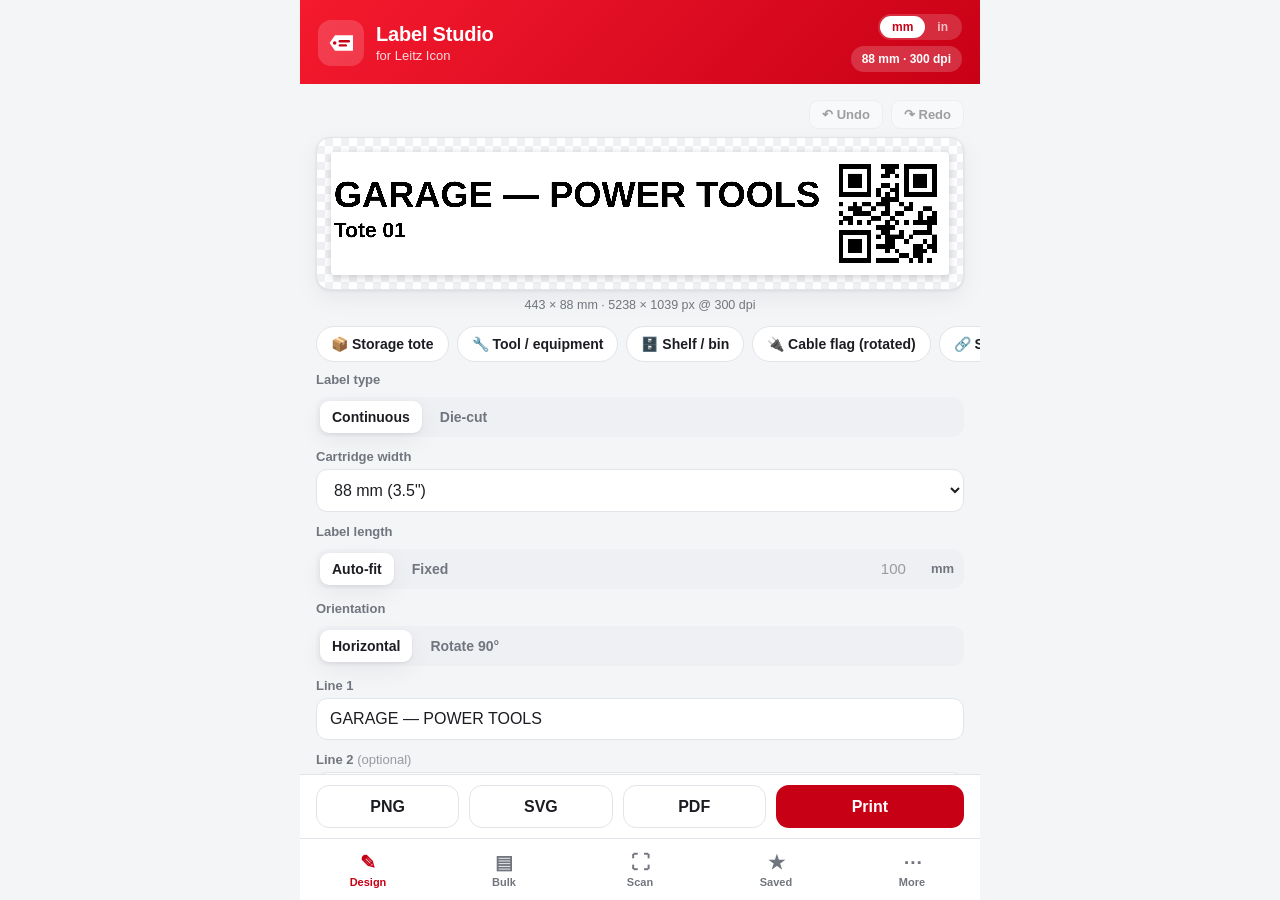
==== app/index.html @ 5e2ef099 "IndexedDB storage, vector SVG export, CSV column mapper, and undo/redo - IndexedDB persistence (larg" ====
<!DOCTYPE html>
<html lang="en">
<head>
  <meta charset="UTF-8" />
  <meta name="viewport" content="width=device-width, initial-scale=1.0, maximum-scale=1.0, user-scalable=no, viewport-fit=cover" />
  <title>Leitz Label Studio</title>
  <meta name="description" content="Design and bulk-print labels for the Leitz Icon label maker — sized 1:1 for continuous cartridges, with QR codes and barcodes. Export PDF/PNG or print." />

  <link rel="manifest" href="manifest.webmanifest" />
  <meta name="theme-color" content="#C80016" media="(prefers-color-scheme: light)" />
  <meta name="theme-color" content="#1a0306" media="(prefers-color-scheme: dark)" />
  <meta name="apple-mobile-web-app-capable" content="yes" />
  <meta name="mobile-web-app-capable" content="yes" />
  <meta name="apple-mobile-web-app-status-bar-style" content="black-translucent" />
  <meta name="apple-mobile-web-app-title" content="Label Studio" />
  <link rel="apple-touch-icon" href="icons/apple-touch-icon.png" />
  <link rel="icon" type="image/png" href="icons/icon-192.png" />

  <link rel="stylesheet" href="styles.css" />
</head>
<body>
  <div id="app">
    <header class="app-header">
      <div class="brand">
        <span class="brand-mark" aria-hidden="true">
          <svg viewBox="0 0 100 100" width="30" height="30">
            <polygon points="30,24 90,24 90,76 30,76 12,50" fill="#fff"/>
            <circle cx="29" cy="50" r="6" fill="#C80016"/>
            <rect x="42" y="40" width="38" height="8" rx="4" fill="#C80016"/>
            <rect x="42" y="54" width="28" height="8" rx="4" fill="#C80016"/>
          </svg>
        </span>
        <div class="brand-text">
          <h1>Label Studio</h1>
          <p>for Leitz&nbsp;Icon</p>
        </div>
      </div>
      <div class="header-right">
        <div class="units-toggle" id="unitsToggle" role="group" aria-label="Units">
          <button type="button" data-unit="mm" class="is-active">mm</button>
          <button type="button" data-unit="in">in</button>
        </div>
        <div class="cartridge-badge" id="cartridgeBadge">88&nbsp;mm · 300&nbsp;dpi</div>
      </div>
    </header>

    <!-- ============ DESIGN ============ -->
    <main id="view-design" class="view is-active">
      <section class="preview-wrap">
        <div class="undo-bar">
          <button type="button" id="undoBtn" disabled aria-label="Undo">↶ Undo</button>
          <button type="button" id="redoBtn" disabled aria-label="Redo">↷ Redo</button>
        </div>
        <div class="preview-scroll" id="previewScroll">
          <canvas id="previewCanvas"></canvas>
        </div>
        <p class="preview-meta" id="previewMeta">—</p>
      </section>

      <div class="template-rail" id="templateRail" aria-label="Templates"></div>

      <form class="controls" id="designForm" autocomplete="off">
        <fieldset class="field seg">
          <span>Label type</span>
          <div class="segmented" role="group">
            <button type="button" data-type="continuous" class="is-active">Continuous</button>
            <button type="button" data-type="diecut">Die-cut</button>
          </div>
        </fieldset>

        <label class="field" id="d_widthWrap">
          <span>Cartridge width</span>
          <select id="d_width"></select>
        </label>
        <label class="field" id="d_dieWrap" hidden>
          <span>Die-cut size</span>
          <select id="d_die"></select>
        </label>

        <fieldset class="field seg" id="d_lenWrap">
          <span>Label length</span>
          <div class="segmented" role="group">
            <button type="button" data-len="auto" class="is-active">Auto-fit</button>
            <button type="button" data-len="fixed">Fixed</button>
            <input id="d_length" type="number" min="10" max="2700" step="1" value="100" inputmode="numeric" />
            <span class="unit">mm</span>
          </div>
        </fieldset>

        <fieldset class="field seg">
          <span>Orientation</span>
          <div class="segmented" role="group">
            <button type="button" data-orient="h" class="is-active">Horizontal</button>
            <button type="button" data-orient="v">Rotate 90°</button>
          </div>
        </fieldset>

        <label class="field">
          <span>Line 1</span>
          <input id="d_line1" type="text" placeholder="GARAGE — SCREWS" maxlength="60" />
        </label>
        <label class="field">
          <span>Line 2 <em>(optional)</em></span>
          <input id="d_line2" type="text" placeholder="Bin A3 · M3–M6" maxlength="60" />
        </label>
        <label class="field">
          <span>Line 3 <em>(optional)</em></span>
          <input id="d_line3" type="text" placeholder="{date} · updated" maxlength="60" />
        </label>
        <p class="hint">Tokens: <code>{date}</code>, <code>{time}</code>, and
        <code>{n}</code> (or <code>{n:3}</code> for 001) work in text and the QR.</p>

        <div class="field-row">
          <label class="chip-check"><input type="checkbox" id="d_bold" checked /> Bold</label>
          <label class="field inline">
            <span>Align</span>
            <select id="d_align">
              <option value="left">Left</option>
              <option value="center">Center</option>
            </select>
          </label>
          <label class="field inline">
            <span>Font</span>
            <select id="d_font">
              <option value="system">System</option>
              <option value="rounded">Rounded</option>
              <option value="condensed">Condensed</option>
              <option value="serif">Serif</option>
              <option value="mono">Mono</option>
            </select>
          </label>
        </div>

        <div class="field-row">
          <label class="field inline">
            <span>Symbol</span>
            <select id="d_symbol">
              <option value="none">None</option>
              <option value="warning">⚠ Warning</option>
              <option value="fragile">🍷 Fragile</option>
              <option value="up">↑↑ This way up</option>
              <option value="dry">☂ Keep dry</option>
              <option value="flammable">🔥 Flammable</option>
              <option value="bolt">⚡ Electrical</option>
              <option value="recycle">♻ Recycle</option>
              <option value="arrow">→ Arrow</option>
            </select>
          </label>
          <label class="field inline">
            <span>Border</span>
            <select id="d_border">
              <option value="none">None</option>
              <option value="thin">Thin</option>
              <option value="thick">Thick</option>
            </select>
          </label>
        </div>

        <label class="chip-check block"><input type="checkbox" id="d_qr" /> Add QR code</label>
        <div class="field sub" id="d_qrWrap" hidden>
          <label class="field">
            <span>QR type</span>
            <select id="d_qrType">
              <option value="text">Plain text / ID</option>
              <option value="url">Link (URL)</option>
              <option value="wifi">Wi-Fi network</option>
              <option value="email">Email</option>
              <option value="phone">Phone call</option>
              <option value="sms">SMS</option>
              <option value="contact">Contact card</option>
            </select>
          </label>
          <label class="field">
            <span id="d_qrPrimaryLabel">Contents</span>
            <input id="d_qrData" type="text" placeholder="TOTE-014 or https://…" maxlength="400" />
          </label>

          <div id="d_qrWifi" hidden>
            <label class="field"><span>Password</span>
              <input id="d_qrPass" type="text" maxlength="120" /></label>
            <div class="field-row">
              <label class="field inline"><span>Security</span>
                <select id="d_qrEnc">
                  <option value="WPA">WPA/WPA2</option>
                  <option value="WEP">WEP</option>
                  <option value="nopass">None</option>
                </select></label>
              <label class="chip-check"><input type="checkbox" id="d_qrHidden" /> Hidden</label>
            </div>
          </div>
          <div id="d_qrEmailX" hidden>
            <label class="field"><span>Subject</span>
              <input id="d_qrSubject" type="text" maxlength="120" /></label>
            <label class="field"><span>Body</span>
              <input id="d_qrBody" type="text" maxlength="200" /></label>
          </div>
          <div id="d_qrSmsX" hidden>
            <label class="field"><span>Message</span>
              <input id="d_qrMsg" type="text" maxlength="200" /></label>
          </div>
          <div id="d_qrContactX" hidden>
            <label class="field"><span>Organisation</span>
              <input id="d_qrOrg" type="text" maxlength="80" /></label>
            <div class="field-row">
              <label class="field inline"><span>Phone</span>
                <input id="d_qrPhone" type="text" maxlength="40" /></label>
              <label class="field inline"><span>Email</span>
                <input id="d_qrEmail" type="text" maxlength="120" /></label>
            </div>
          </div>

          <div class="field-row">
            <label class="field inline"><span>Error correction</span>
              <select id="d_qrEcc">
                <option value="L">L · 7%</option>
                <option value="M">M · 15%</option>
                <option value="Q">Q · 25%</option>
                <option value="H">H · 30%</option>
              </select></label>
            <label class="chip-check" id="d_qrLogoWrap"><input type="checkbox" id="d_qrLogo" /> Logo in centre</label>
          </div>
          <label class="field">
            <span>QR size: <b id="d_qrSizeVal">100</b>%</span>
            <input id="d_qrSize" type="range" min="40" max="100" step="5" value="100" />
          </label>
          <p class="hint">📷 Any phone camera scans a QR. Use <b>Link (URL)</b> so
          scanning opens a page (like a store app pulling up an item). Higher
          <b>error correction</b> survives scuffs; centre logo needs a logo added.</p>
        </div>

        <label class="chip-check block"><input type="checkbox" id="d_barcode" /> Add barcode (Code 128)</label>
        <div class="field sub" id="d_bcWrap" hidden>
          <label class="field">
            <span>Barcode value</span>
            <input id="d_bcData" type="text" placeholder="TOTE-014" maxlength="80" />
          </label>
          <p class="hint">🔢 A 1-D barcode for warehouse / inventory scanner
          apps. Stores a code only (no link). For phone scanning, prefer QR.</p>
        </div>

        <label class="chip-check block"><input type="checkbox" id="d_logo" /> Add logo / image</label>
        <div class="field sub" id="d_logoWrap" hidden>
          <input type="file" id="d_logoFile" accept="image/*" hidden />
          <div class="logo-gallery" id="d_logoGallery"></div>
          <fieldset class="field seg">
            <span>Position</span>
            <div class="segmented" role="group">
              <button type="button" data-pos="left" class="is-active">Left</button>
              <button type="button" data-pos="right">Right</button>
            </div>
          </fieldset>
          <p class="hint">🖼️ Tap a logo to use it, ＋ to add more, ✕ to delete.
          Use high-contrast (ideally black) art — labels print in monochrome.
          Your logos are shared with the Bulk tab.</p>
        </div>

        <div class="save-row">
          <button type="button" class="btn-ghost" id="saveDesignBtn">☆ Save current design</button>
        </div>

        <details class="advanced">
          <summary>Advanced</summary>
          <label class="field">
            <span>Safe margin: <b id="d_marginVal">2</b> mm</span>
            <input id="d_margin" type="range" min="0" max="6" step="0.5" value="2" />
          </label>
        </details>
      </form>

      <div class="actions">
        <button class="btn-ghost" id="d_png">PNG</button>
        <button class="btn-ghost" id="d_svg">SVG</button>
        <button class="btn-ghost" id="d_pdf">PDF</button>
        <button class="btn-primary" id="d_print">Print</button>
      </div>
    </main>

    <!-- ============ BULK ============ -->
    <main id="view-bulk" class="view">
      <div class="preset-bar">
        <span class="preset-label">Batch presets</span>
        <div class="preset-rail" id="presetRail"></div>
      </div>
      <section class="controls">
        <fieldset class="field seg">
          <span>Label type</span>
          <div class="segmented" role="group">
            <button type="button" data-type="continuous" class="is-active">Continuous</button>
            <button type="button" data-type="diecut">Die-cut</button>
          </div>
        </fieldset>

        <div class="field-row">
          <label class="field inline" id="b_widthWrap">
            <span>Width</span>
            <select id="b_width"></select>
          </label>
          <label class="field inline" id="b_dieWrap" hidden>
            <span>Die-cut size</span>
            <select id="b_die"></select>
          </label>
          <label class="field inline">
            <span>Layout</span>
            <select id="b_layout">
              <option value="text-qr">Text + QR</option>
              <option value="text">Text only</option>
              <option value="text-barcode">Text + Barcode</option>
              <option value="qr-only">QR only</option>
            </select>
          </label>
        </div>

        <fieldset class="field seg" id="b_lenWrap">
          <span>Label length</span>
          <div class="segmented" role="group">
            <button type="button" data-len="auto" class="is-active">Auto-fit</button>
            <button type="button" data-len="fixed">Fixed</button>
            <input id="b_length" type="number" min="10" max="2700" step="1" value="100" inputmode="numeric" />
            <span class="unit">mm</span>
          </div>
        </fieldset>

        <div class="field-row">
          <fieldset class="field seg" style="flex:1">
            <span>Orientation</span>
            <div class="segmented" role="group">
              <button type="button" data-orient="h" class="is-active">Horizontal</button>
              <button type="button" data-orient="v">Rotate 90°</button>
            </div>
          </fieldset>
          <label class="field inline">
            <span>Font</span>
            <select id="b_font">
              <option value="system">System</option>
              <option value="rounded">Rounded</option>
              <option value="condensed">Condensed</option>
              <option value="serif">Serif</option>
              <option value="mono">Mono</option>
            </select>
          </label>
        </div>

        <div class="field-row">
          <label class="field inline">
            <span>Symbol</span>
            <select id="b_symbol">
              <option value="none">None</option>
              <option value="warning">⚠ Warning</option>
              <option value="fragile">🍷 Fragile</option>
              <option value="up">↑↑ This way up</option>
              <option value="dry">☂ Keep dry</option>
              <option value="flammable">🔥 Flammable</option>
              <option value="bolt">⚡ Electrical</option>
              <option value="recycle">♻ Recycle</option>
              <option value="arrow">→ Arrow</option>
            </select>
          </label>
          <label class="field inline">
            <span>Border</span>
            <select id="b_border">
              <option value="none">None</option>
              <option value="thin">Thin</option>
              <option value="thick">Thick</option>
            </select>
          </label>
          <label class="field inline">
            <span>Copies</span>
            <input id="b_copies" type="number" min="1" max="99" value="1" inputmode="numeric" />
          </label>
        </div>

        <p class="hint" style="margin-top:-2px">Tokens <code>{date}</code> and
        <code>{n}</code> work per row (<code>{n}</code> = row number).</p>

        <div class="field sub" id="b_qrWrap" hidden>
          <div class="field-row">
            <label class="field inline" style="flex:2"><span>QR link / prefix (optional)</span>
              <input id="b_qrPrefix" type="text" placeholder="https://inv.example.com/" maxlength="200" /></label>
            <label class="field inline"><span>Error corr.</span>
              <select id="b_qrEcc">
                <option value="L">L</option><option value="M">M</option>
                <option value="Q">Q</option><option value="H">H</option>
              </select></label>
          </div>
          <p class="hint">Each row's code is appended to the prefix, so every QR
          becomes a unique link — pair with the sequence generator for serials
          (e.g. <code>…/TOTE-001</code>).</p>
        </div>

        <div class="seq-gen">
          <strong>Quick sequence</strong>
          <div class="seq-row">
            <input id="seq_prefix" type="text" placeholder="TOTE-" maxlength="20" />
            <input id="seq_start" type="number" value="1" min="0" inputmode="numeric" title="Start #" />
            <input id="seq_count" type="number" value="10" min="1" max="999" inputmode="numeric" title="Count" />
            <input id="seq_pad" type="number" value="3" min="0" max="6" inputmode="numeric" title="Digits" />
            <button type="button" class="btn-ghost sm" id="seq_add">Insert</button>
          </div>
        </div>

        <div class="csv-row">
          <input type="file" id="b_csv" accept=".csv,text/csv" hidden />
          <button type="button" class="btn-ghost sm" id="b_csvBtn">⤓ Import CSV</button>
          <span class="hint">Import, then choose which column goes where.</span>
        </div>

        <div class="csv-mapper" id="csvMapper" hidden>
          <strong>Map columns</strong>
          <div class="csv-map-row">
            <label class="field inline"><span>Line 1</span><select id="csvMapL1"></select></label>
            <label class="field inline"><span>Line 2</span><select id="csvMapL2"></select></label>
            <label class="field inline"><span>QR / code</span><select id="csvMapCode"></select></label>
          </div>
        </div>

        <label class="field">
          <span>Items — one per line. Use <code>|</code> for Line 1 | Line 2 | code</span>
          <textarea id="b_items" rows="6" placeholder="TOTE-014 | Garage shelf B&#10;TOTE-015 | Winter gear&#10;DRILL-02 | Cordless · 18V"></textarea>
        </label>

        <label class="chip-check block"><input type="checkbox" id="b_logo" /> Include logo on every label</label>
        <div class="field sub" id="b_logoWrap" hidden>
          <input type="file" id="b_logoFile" accept="image/*" hidden />
          <div class="logo-gallery" id="b_logoGallery"></div>
          <fieldset class="field seg">
            <span>Position</span>
            <div class="segmented" role="group">
              <button type="button" data-pos="left" class="is-active">Left</button>
              <button type="button" data-pos="right">Right</button>
            </div>
          </fieldset>
          <p class="hint">🖼️ Tap a logo to use it, ＋ to add more. Shared with the Design tab.</p>
        </div>

        <div class="bulk-summary" id="bulkSummary">No items yet</div>
        <div class="bulk-thumbs" id="bulkThumbs"></div>
      </section>

      <div class="actions">
        <button class="btn-ghost" id="b_pdf">Export PDF</button>
        <button class="btn-primary" id="b_print">Print all</button>
      </div>
    </main>

    <!-- ============ SCAN ============ -->
    <main id="view-scan" class="view">
      <div class="scan-wrap">
        <h2 class="saved-title">Scan test</h2>
        <p class="saved-sub">Check that a printed label scans cleanly. Use the
        camera, or test an exported PNG with “Scan a photo”.</p>
        <div class="scan-stage">
          <video id="scanVideo" playsinline muted></video>
          <div class="scan-frame" aria-hidden="true"></div>
        </div>
        <p class="scan-hint" id="scanHint">Tap “Start camera”, then point at a QR code.</p>
        <div class="scan-controls">
          <button class="btn-primary" id="scanStart">Start camera</button>
          <button class="btn-ghost" id="scanStop" hidden>Stop</button>
          <input type="file" id="scanFile" accept="image/*" hidden />
          <button class="btn-ghost" id="scanPhotoBtn">Scan a photo</button>
        </div>
        <div class="scan-result" id="scanResult" hidden></div>

        <div class="scan-log-wrap" id="scanLogWrap" hidden>
          <div class="scan-log-head">
            <strong>Captured (<span id="scanLogCount">0</span>)</strong>
            <div>
              <button class="btn-ghost sm" id="scanExport">Export CSV</button>
              <button class="btn-ghost sm" id="scanClear">Clear</button>
            </div>
          </div>
          <ul class="scan-log" id="scanLog"></ul>
        </div>
      </div>
    </main>

    <!-- ============ SAVED ============ -->
    <main id="view-saved" class="view">
      <div class="saved-wrap">
        <h2 class="saved-title">Saved designs</h2>
        <p class="saved-sub">Reusable labels saved on this device. Tap <b>Load</b>
        to open one in the Design tab.</p>
        <div class="saved-list" id="savedList"></div>
      </div>
    </main>

    <!-- ============ GUIDE ============ -->
    <main id="view-more" class="view">
      <div class="guide">
        <h2>Backup &amp; restore</h2>
        <p>Everything (designs, logos, presets, saved labels, settings) lives on
        this device only. Export a backup file to keep it safe or move to another
        device.</p>
        <div class="more-actions">
          <button class="btn-primary" id="backupBtn">⤓ Back up all data</button>
          <input type="file" id="restoreFile" accept="application/json,.json" hidden />
          <button class="btn-ghost" id="restoreBtn">⤒ Restore from file</button>
        </div>
        <p class="hint" id="storageMeter">—</p>

        <h2 style="margin-top:26px">Printer calibration</h2>
        <p>If the Icon prints slightly off, nudge every label and fine-tune the
        scale. Applies to PDF export and Print.</p>
        <label class="field"><span>Horizontal offset: <b id="cal_dxv">0</b> mm</span>
          <input id="cal_dx" type="range" min="-5" max="5" step="0.5" value="0" /></label>
        <label class="field"><span>Vertical offset: <b id="cal_dyv">0</b> mm</span>
          <input id="cal_dy" type="range" min="-5" max="5" step="0.5" value="0" /></label>
        <label class="field"><span>Scale: <b id="cal_scalev">100</b>%</span>
          <input id="cal_scale" type="range" min="95" max="105" step="0.5" value="100" /></label>
        <div class="more-actions">
          <button class="btn-ghost" id="cal_test">🖶 Print alignment test</button>
          <button class="btn-ghost" id="cal_reset">Reset</button>
        </div>

        <h2 style="margin-top:26px">Printing to your Leitz Icon</h2>
        <p>This app designs labels at the exact size of your Leitz Icon
        cartridges (88&nbsp;mm continuous by default) and renders them at the
        printer's native <b>300&nbsp;dpi</b>, so output prints 1:1.</p>

        <h3>Getting a label onto the printer</h3>
        <p>The Leitz Icon uses Leitz's own wireless protocol, which third-party
        apps can't drive directly. So this app hands off a perfectly-sized
        file and you send it the last step:</p>
        <ol>
          <li><b>Export PDF / PNG</b> — saves a label at true size. Open it in
          the official <i>Leitz Icon Software</i> app (or your print workflow)
          and print at <b>100% / actual size</b>.</li>
          <li><b>Print</b> — opens the iOS print sheet. Choose <i>AirPrint</i>
          if your setup supports it, or <b>Save to Files as PDF</b> and import
          into the Leitz app.</li>
        </ol>
        <p class="tip">Always print at <b>100%</b> (no "fit to page" / scaling)
        so the millimetres stay accurate.</p>

        <h3>QR codes vs barcodes</h3>
        <ul>
          <li><b>QR code</b> — scannable by <i>any phone camera</i>. Pick a
          <b>type</b> (link, Wi-Fi, email, phone, SMS, contact) — a <b>link
          (URL)</b> opens that page when scanned (like scanning a product in a
          store app). Raise <b>error correction</b> for scuffed labels, adjust
          the size, or drop a <b>logo in the centre</b>.</li>
          <li><b>Barcode (Code 128)</b> — the 1-D stripes used on shelves and
          warehouses; great with dedicated <i>inventory-scanner apps</i>, but it
          only holds a code (no link). Use QR if you'll scan with a phone.</li>
        </ul>

        <h3>Rotate &amp; length</h3>
        <p>Use <b>Rotate 90°</b> to run text along the tape, and
        <b>Auto-fit</b> or <b>Fixed</b> length to make labels exactly as long
        as you need.</p>

        <h3>Cartridges</h3>
        <p>Continuous widths 12–88&nbsp;mm (up to 2.7&nbsp;m long) plus die-cut
        sizes (36×88, 28×88, 26×88, 50×88, 59×102&nbsp;mm). Your
        3.5&nbsp;in totes/tools labels = the <b>88&nbsp;mm</b> continuous
        cartridge.</p>

        <h3>Install as an app</h3>
        <p>In Safari, tap <b>Share → Add to Home Screen</b>. It then runs
        full-screen and offline, like a native app.</p>

        <p class="muted">Your designs are saved on this device only. Not
        affiliated with or endorsed by Leitz / Esselte.</p>
      </div>
    </main>

    <nav class="tab-bar" role="tablist">
      <button class="tab is-active" data-view="design" role="tab"><span class="tab-ico">✎</span><span>Design</span></button>
      <button class="tab" data-view="bulk" role="tab"><span class="tab-ico">▤</span><span>Bulk</span></button>
      <button class="tab" data-view="scan" role="tab"><span class="tab-ico">⛶</span><span>Scan</span></button>
      <button class="tab" data-view="saved" role="tab"><span class="tab-ico">★</span><span>Saved</span></button>
      <button class="tab" data-view="more" role="tab"><span class="tab-ico">⋯</span><span>More</span></button>
    </nav>
  </div>

  <div class="update-banner" id="updateBanner" hidden>
    <span>A new version is ready.</span>
    <button id="updateReload">Reload</button>
  </div>
  <div class="toast" id="toast" hidden></div>

  <script src="vendor/qrcode-generator.js"></script>
  <script src="vendor/jsbarcode-code128.min.js"></script>
  <script src="vendor/jsqr.js"></script>
  <script src="pdf.js"></script>
  <script src="app.js"></script>
</body>
</html>
---- app/styles.css ----
:root {
  --red: #C80016;
  --red-bright: #F51A2E;
  --bg: #f4f5f7;
  --surface: #ffffff;
  --surface-2: #eef0f3;
  --text: #1c1d22;
  --text-dim: #71757e;
  --line: #e1e4e8;
  --shadow: 0 1px 3px rgba(20,22,30,.08), 0 8px 24px rgba(20,22,30,.06);
  --radius: 14px;
  --safe-top: env(safe-area-inset-top, 0px);
  --safe-bottom: env(safe-area-inset-bottom, 0px);
  --tabbar-h: 62px;
  --actions-h: 64px;
}
@media (prefers-color-scheme: dark) {
  :root {
    --bg: #121319; --surface: #1d1f27; --surface-2: #262932;
    --text: #f1f2f5; --text-dim: #9b9fa9; --line: #2d2f39;
    --shadow: 0 1px 3px rgba(0,0,0,.4), 0 8px 24px rgba(0,0,0,.3);
  }
}
* { box-sizing: border-box; -webkit-tap-highlight-color: transparent; }
[hidden] { display: none !important; }
html, body { margin: 0; height: 100%; overscroll-behavior-y: none; }
body {
  font-family: -apple-system, BlinkMacSystemFont, "Segoe UI", Roboto, Helvetica, Arial, sans-serif;
  background: var(--bg); color: var(--text); -webkit-font-smoothing: antialiased;
}
#app { display: flex; flex-direction: column; height: 100dvh; max-width: 680px; margin: 0 auto; }

/* Header */
.app-header {
  display: flex; align-items: center; justify-content: space-between; gap: 12px;
  padding: calc(var(--safe-top) + 14px) 18px 12px;
  background: linear-gradient(135deg, var(--red-bright), var(--red)); color: #fff;
}
.brand { display: flex; align-items: center; gap: 12px; }
.brand-mark {
  width: 46px; height: 46px; display: grid; place-items: center;
  background: rgba(255,255,255,.16); border-radius: 13px;
}
.brand-text h1 { margin: 0; font-size: 20px; font-weight: 700; letter-spacing: -.2px; }
.brand-text p { margin: 2px 0 0; font-size: 13px; opacity: .85; }
.header-right { display: flex; flex-direction: column; align-items: flex-end; gap: 6px; }
.cartridge-badge {
  background: rgba(255,255,255,.18); padding: 6px 11px; border-radius: 999px;
  font-size: 12px; font-weight: 600; white-space: nowrap;
}
.units-toggle { display: flex; background: rgba(255,255,255,.16); border-radius: 999px; padding: 2px; }
.units-toggle button {
  border: none; background: transparent; color: #fff; opacity: .7;
  font-size: 12px; font-weight: 700; padding: 4px 12px; border-radius: 999px; cursor: pointer;
}
.units-toggle button.is-active { background: #fff; color: var(--red); opacity: 1; }

.logo-actions { display: flex; gap: 8px; }

/* Undo / redo bar */
.undo-bar { display: flex; gap: 8px; justify-content: flex-end; margin-bottom: 8px; }
.undo-bar button {
  border: 1px solid var(--line); background: var(--surface); color: var(--text);
  font-size: 13px; font-weight: 600; padding: 6px 12px; border-radius: 9px; cursor: pointer;
}
.undo-bar button:disabled { opacity: .4; }

/* CSV column mapper */
.csv-mapper {
  background: var(--surface); border: 1px solid var(--line); border-radius: 11px;
  padding: 12px; box-shadow: var(--shadow);
}
.csv-mapper strong { font-size: 14px; }
.csv-map-row { display: flex; gap: 8px; margin-top: 9px; }
.csv-map-row .field { flex: 1; min-width: 0; }
.csv-map-row select { font-size: 14px; padding: 8px 8px; }

/* Batch presets */
.preset-bar { padding: 12px 16px 0; }
.preset-label { font-size: 13px; font-weight: 700; color: var(--text-dim); }
.preset-rail { display: flex; gap: 8px; overflow-x: auto; padding: 8px 0 2px; scrollbar-width: none; }
.preset-rail::-webkit-scrollbar { display: none; }
.preset-chip {
  flex: 0 0 auto; display: inline-flex; align-items: center; gap: 6px;
  border: 1px solid var(--line); background: var(--surface); color: var(--text);
  padding: 8px 12px; border-radius: 999px; font-size: 13px; font-weight: 600; cursor: pointer;
}
.preset-chip.add { color: var(--text-dim); border-style: dashed; }
.preset-del, .preset-ren {
  border: none; background: var(--surface-2); color: var(--text-dim);
  width: 18px; height: 18px; border-radius: 50%; font-size: 11px; line-height: 1; cursor: pointer; padding: 0;
}

/* More tab: backup / calibration */
.more-actions { display: flex; gap: 10px; flex-wrap: wrap; margin: 12px 0 6px; }
.more-actions .btn-primary, .more-actions .btn-ghost { flex: 1; min-width: 150px; text-align: center; }

/* Update banner */
.update-banner {
  position: fixed; left: 50%; transform: translateX(-50%);
  bottom: calc(var(--tabbar-h) + var(--safe-bottom) + 10px);
  max-width: 92%; z-index: 30;
  background: var(--text); color: var(--bg);
  display: flex; align-items: center; gap: 14px;
  padding: 10px 12px 10px 18px; border-radius: 999px; box-shadow: 0 6px 20px rgba(0,0,0,.35);
  font-size: 14px; font-weight: 600;
}
.update-banner[hidden] { display: none; }
.update-banner button {
  border: none; background: var(--red); color: #fff; font-weight: 700;
  padding: 8px 16px; border-radius: 999px; cursor: pointer;
}

/* Scan capture list */
.scan-log-wrap { margin-top: 18px; }
.scan-log-head { display: flex; align-items: center; justify-content: space-between; gap: 8px; margin-bottom: 8px; }
.scan-log-head > div { display: flex; gap: 8px; }
.scan-log { list-style: none; margin: 0; padding: 0; }
.scan-log li {
  display: flex; align-items: center; justify-content: space-between; gap: 10px;
  background: var(--surface); border: 1px solid var(--line); border-radius: 10px;
  padding: 9px 12px; margin-bottom: 7px;
}
.scan-log .sl-val { word-break: break-all; font-size: 14px; }
.scan-log .sl-del {
  border: none; background: var(--surface-2); color: var(--text-dim);
  width: 22px; height: 22px; border-radius: 50%; cursor: pointer; flex: 0 0 auto;
}

/* Scan test */
.scan-wrap { padding: 18px 16px; }
.scan-stage {
  position: relative; width: 100%; aspect-ratio: 4 / 3; background: #000;
  border-radius: 14px; overflow: hidden; box-shadow: var(--shadow);
}
.scan-stage video { width: 100%; height: 100%; object-fit: cover; display: block; }
.scan-frame {
  position: absolute; inset: 50% auto auto 50%; transform: translate(-50%, -50%);
  width: 62%; aspect-ratio: 1; border: 3px solid rgba(255,255,255,.85); border-radius: 16px;
  box-shadow: 0 0 0 100vmax rgba(0,0,0,.28);
}
.scan-hint { text-align: center; color: var(--text-dim); font-size: 14px; margin: 12px 0; }
.scan-controls { display: flex; gap: 10px; justify-content: center; flex-wrap: wrap; }
.scan-controls .btn-primary, .scan-controls .btn-ghost { flex: 1; min-width: 130px; }
.scan-result {
  margin-top: 16px; background: var(--surface); border: 1px solid var(--line);
  border-radius: 14px; padding: 16px; box-shadow: var(--shadow); text-align: center;
}
.scan-fmt { color: #1f9d57; font-weight: 700; font-size: 13px; text-transform: uppercase; letter-spacing: .5px; }
.scan-val { font-size: 17px; font-weight: 600; margin: 8px 0 14px; word-break: break-all; }
.scan-acts { display: flex; gap: 10px; justify-content: center; }
.scan-acts .btn-primary, .scan-acts .btn-ghost { flex: 1; text-align: center; text-decoration: none; }

/* Logo gallery */
.logo-gallery { display: flex; gap: 8px; flex-wrap: wrap; margin-bottom: 10px; }
.logo-thumb {
  position: relative; width: 54px; height: 54px; flex: 0 0 auto;
  border: 2px solid var(--line); border-radius: 11px; background: #fff;
  cursor: pointer; padding: 4px; display: grid; place-items: center;
}
.logo-thumb img { max-width: 100%; max-height: 100%; object-fit: contain; }
.logo-thumb.is-active { border-color: var(--red); }
.logo-thumb.add { color: var(--text-dim); font-size: 24px; background: var(--surface-2); border-style: dashed; }
.logo-del {
  position: absolute; top: -7px; right: -7px; width: 20px; height: 20px;
  background: var(--text); color: var(--bg); border-radius: 50%;
  font-size: 12px; display: grid; place-items: center; line-height: 1;
}

.save-row { margin-top: 2px; }
.save-row .btn-ghost { width: 100%; }

/* Saved designs */
.saved-wrap { padding: 18px 16px; }
.saved-title { margin: 4px 0 4px; font-size: 21px; }
.saved-sub { margin: 0 0 16px; color: var(--text-dim); font-size: 14px; }
.saved-list { display: flex; flex-direction: column; gap: 12px; }
.saved-card {
  background: var(--surface); border: 1px solid var(--line); border-radius: 14px;
  padding: 12px; box-shadow: var(--shadow);
}
.saved-thumb {
  background: #fff; border-radius: 8px; padding: 8px; overflow-x: auto; text-align: center;
}
.saved-thumb canvas { max-width: 100%; height: auto; max-height: 90px; }
.saved-name { font-weight: 700; font-size: 15px; margin: 10px 2px 8px; }
.saved-acts { display: flex; gap: 8px; }
.saved-acts .btn-ghost { flex: 1; }
.saved-list .empty { color: var(--text-dim); font-size: 14px; line-height: 1.5; text-align: center; padding: 24px 12px; }
.csv-row { display: flex; align-items: center; gap: 10px; flex-wrap: wrap; }
.csv-row .hint { margin: 0; flex: 1; min-width: 140px; }

/* Views */
.view {
  flex: 1; overflow-y: auto; -webkit-overflow-scrolling: touch; display: none;
  padding-bottom: calc(var(--tabbar-h) + var(--actions-h) + var(--safe-bottom) + 8px);
}
.view.is-active { display: block; }
#view-guide.is-active { padding-bottom: calc(var(--tabbar-h) + var(--safe-bottom) + 20px); }

/* Preview */
.preview-wrap { padding: 16px 16px 4px; }
.preview-scroll {
  background:
    linear-gradient(45deg, var(--surface-2) 25%, transparent 25%) 0 0/16px 16px,
    linear-gradient(-45deg, var(--surface-2) 25%, transparent 25%) 0 8px/16px 16px,
    linear-gradient(45deg, transparent 75%, var(--surface-2) 75%) 8px -8px/16px 16px,
    linear-gradient(-45deg, transparent 75%, var(--surface-2) 75%) -8px 0/16px 16px,
    var(--surface);
  border: 1px solid var(--line); border-radius: var(--radius);
  padding: 14px; overflow-x: auto; text-align: center; box-shadow: var(--shadow);
}
#previewCanvas { max-width: 100%; height: auto; border-radius: 4px;
  box-shadow: 0 2px 8px rgba(0,0,0,.18); vertical-align: middle; }
.preview-meta { text-align: center; color: var(--text-dim); font-size: 12.5px; margin: 8px 0 0; }

/* Template rail */
.template-rail {
  display: flex; gap: 8px; padding: 10px 16px 2px; overflow-x: auto; scrollbar-width: none;
}
.template-rail::-webkit-scrollbar { display: none; }
.tpl-chip {
  flex: 0 0 auto; border: 1px solid var(--line); background: var(--surface); color: var(--text);
  padding: 9px 14px; border-radius: 999px; font-size: 14px; font-weight: 600; cursor: pointer;
}
.tpl-chip:active { transform: scale(.95); background: var(--surface-2); }

.hint { font-size: 12.5px; color: var(--text-dim); line-height: 1.45; margin: 8px 2px 0; }
.hint code { font-size: 12px; }

/* Controls */
.controls { padding: 8px 16px 4px; display: flex; flex-direction: column; gap: 12px; }
.field { display: flex; flex-direction: column; gap: 5px; }
.field > span { font-size: 13px; color: var(--text-dim); font-weight: 600; }
.field em { font-style: normal; opacity: .7; font-weight: 400; }
.field.sub { margin: -4px 0 2px; }
.field input[type=text], .field input[type=number], .field select, textarea {
  border: 1px solid var(--line); background: var(--surface); color: var(--text);
  font-size: 16px; padding: 11px 13px; border-radius: 11px; width: 100%; font-family: inherit;
}
textarea { resize: vertical; line-height: 1.5; }
.field input:focus, .field select:focus, textarea:focus { outline: 2px solid var(--red); border-color: var(--red); }
.field-row { display: flex; gap: 12px; align-items: flex-end; }
.field.inline { flex: 1; }

.seg span { font-size: 13px; color: var(--text-dim); font-weight: 600; }
fieldset.field { border: none; margin: 0; padding: 0; }
.segmented {
  display: flex; align-items: center; gap: 6px; margin-top: 5px;
  background: var(--surface-2); padding: 4px; border-radius: 12px;
}
.segmented button {
  border: none; background: transparent; color: var(--text-dim);
  font-size: 14px; font-weight: 600; padding: 8px 12px; border-radius: 9px; cursor: pointer;
}
.segmented button.is-active { background: var(--surface); color: var(--text); box-shadow: var(--shadow); }
.segmented input[type=number] { flex: 1; min-width: 0; border: none; background: transparent;
  font-size: 15px; padding: 6px 4px; text-align: right; color: var(--text); }
.segmented input:disabled { opacity: .4; }
.segmented .unit { font-size: 13px; color: var(--text-dim); padding-right: 6px; }

.chip-check { display: inline-flex; align-items: center; gap: 8px; font-size: 15px; cursor: pointer; }
.chip-check.block {
  background: var(--surface); border: 1px solid var(--line); border-radius: 11px;
  padding: 12px 13px; box-shadow: var(--shadow);
}
.chip-check input { width: 20px; height: 20px; accent-color: var(--red); }
.chip-check.disabled { opacity: .45; pointer-events: none; }

.advanced { background: var(--surface); border: 1px solid var(--line); border-radius: 11px; padding: 4px 13px; }
.advanced summary { font-size: 14px; font-weight: 600; color: var(--text-dim); padding: 9px 0; cursor: pointer; }
.advanced .field { padding-bottom: 10px; }
input[type=range] { width: 100%; accent-color: var(--red); }

/* Bulk */
.seq-gen { background: var(--surface); border: 1px solid var(--line); border-radius: 11px; padding: 12px; box-shadow: var(--shadow); }
.seq-gen strong { font-size: 14px; }
.seq-row { display: flex; gap: 7px; margin-top: 9px; align-items: center; }
.seq-row input { padding: 9px 8px !important; font-size: 14px !important; text-align: center; }
#seq_prefix { flex: 2; }
#seq_start, #seq_count, #seq_pad { flex: 1; min-width: 0; }
.bulk-summary { font-size: 13px; color: var(--text-dim); padding: 2px 2px; }
.bulk-thumbs { display: flex; flex-direction: column; gap: 8px; }
.bulk-thumbs canvas { max-width: 100%; height: auto; border: 1px solid var(--line); border-radius: 6px; background: #fff; }
.bulk-thumbs .more { font-size: 12.5px; color: var(--text-dim); text-align: center; }
code { background: var(--surface-2); padding: 1px 5px; border-radius: 5px; font-size: 13px; }

/* Actions bar */
.actions {
  position: fixed; left: 50%; transform: translateX(-50%);
  bottom: calc(var(--tabbar-h) + var(--safe-bottom)); width: 100%; max-width: 680px;
  display: flex; gap: 10px; padding: 10px 16px; background: var(--surface);
  border-top: 1px solid var(--line); height: var(--actions-h);
}
#view-guide ~ .actions { display: none; }
.btn-primary, .btn-ghost {
  flex: 1; border-radius: 13px; font-size: 16px; font-weight: 700; cursor: pointer; padding: 12px;
}
.btn-primary { border: none; background: var(--red); color: #fff; flex: 1.4; }
.btn-primary:active { transform: scale(.97); }
.btn-ghost { border: 1px solid var(--line); background: var(--surface); color: var(--text); }
.btn-ghost.sm { flex: 0 0 auto; padding: 9px 14px; font-size: 14px; }

/* Tab bar */
.tab-bar {
  position: fixed; left: 50%; transform: translateX(-50%); bottom: 0;
  width: 100%; max-width: 680px; height: calc(var(--tabbar-h) + var(--safe-bottom));
  padding-bottom: var(--safe-bottom); display: flex;
  background: var(--surface); border-top: 1px solid var(--line); z-index: 5;
}
.tab {
  flex: 1; border: none; background: none; cursor: pointer; color: var(--text-dim);
  display: flex; flex-direction: column; align-items: center; justify-content: center; gap: 2px;
  font-size: 11px; font-weight: 600;
}
.tab .tab-ico { font-size: 19px; }
.tab.is-active { color: var(--red); }

/* Guide */
.guide { padding: 18px 20px; line-height: 1.55; }
.guide h2 { margin: 4px 0 10px; font-size: 21px; }
.guide h3 { margin: 22px 0 6px; font-size: 16px; }
.guide p { margin: 8px 0; font-size: 15px; }
.guide ol { padding-left: 20px; margin: 8px 0; }
.guide li { margin: 8px 0; font-size: 15px; }
.guide .tip { background: rgba(46,204,113,.12); border-left: 3px solid #2ECC71; padding: 10px 12px; border-radius: 8px; }
.guide .muted { color: var(--text-dim); font-size: 13px; margin-top: 22px; }

/* Toast */
.toast {
  position: fixed; left: 50%; bottom: calc(var(--tabbar-h) + var(--actions-h) + 16px);
  transform: translateX(-50%); background: var(--text); color: var(--bg);
  padding: 11px 18px; border-radius: 999px; font-size: 14px; font-weight: 600;
  box-shadow: 0 6px 20px rgba(0,0,0,.3); z-index: 20; max-width: 90%; text-align: center;
}
.toast[hidden] { display: none; }
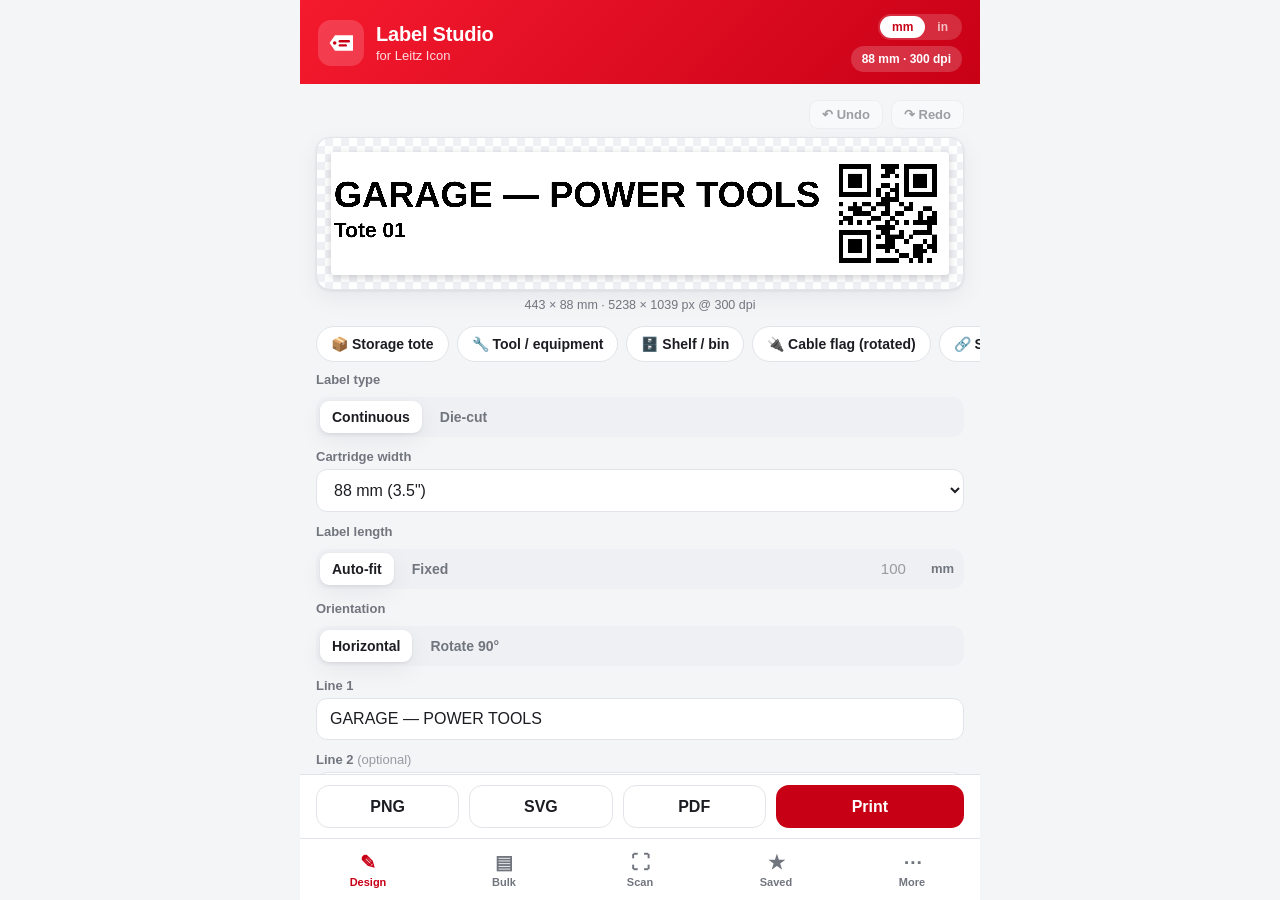
==== commit c86928a7: "Add print queue, library search/duplicate, and tape-colour preview - Print queue: collect several di" ====
--- a/app/index.html
+++ b/app/index.html
@@ -156,6 +156,11 @@
           </label>
         </div>
 
+        <div class="field">
+          <span>Tape colour <em>(preview only — print is black on the tape)</em></span>
+          <div class="tape-swatches" id="d_tape"></div>
+        </div>
+
         <label class="chip-check block"><input type="checkbox" id="d_qr" /> Add QR code</label>
         <div class="field sub" id="d_qrWrap" hidden>
           <label class="field">
@@ -256,6 +261,7 @@
 
         <div class="save-row">
           <button type="button" class="btn-ghost" id="saveDesignBtn">☆ Save current design</button>
+          <button type="button" class="btn-ghost" id="queueAddCurrent">＋ Add to queue</button>
         </div>
 
         <details class="advanced">
@@ -477,9 +483,23 @@
     <!-- ============ SAVED ============ -->
     <main id="view-saved" class="view">
       <div class="saved-wrap">
-        <h2 class="saved-title">Saved designs</h2>
-        <p class="saved-sub">Reusable labels saved on this device. Tap <b>Load</b>
-        to open one in the Design tab.</p>
+        <div class="queue-wrap" id="queueWrap" hidden>
+          <div class="queue-head">
+            <h2 class="saved-title">Print queue (<span id="queueCount">0</span>)</h2>
+            <div>
+              <button class="btn-ghost sm" id="queuePdf">Export PDF</button>
+              <button class="btn-ghost sm" id="queuePrint">Print all</button>
+              <button class="btn-ghost sm" id="queueClear">Clear</button>
+            </div>
+          </div>
+          <p class="saved-sub">Different labels printed together in one run.</p>
+          <div class="queue-list" id="queueList"></div>
+        </div>
+
+        <h2 class="saved-title" style="margin-top:22px">Saved designs</h2>
+        <p class="saved-sub">Reusable labels saved on this device. <b>Load</b> to
+        edit, <b>＋ Queue</b> to add to the print run.</p>
+        <input class="saved-search" id="savedSearch" type="search" placeholder="Search designs…" />
         <div class="saved-list" id="savedList"></div>
       </div>
     </main>
--- a/app/styles.css
+++ b/app/styles.css
@@ -57,6 +57,34 @@
 
 .logo-actions { display: flex; gap: 8px; }
 
+/* Tape colour swatches */
+.tape-swatches { display: flex; gap: 9px; flex-wrap: wrap; margin-top: 6px; }
+.tape-sw {
+  width: 30px; height: 30px; border-radius: 50%; cursor: pointer;
+  border: 2px solid var(--line); box-shadow: inset 0 0 0 1px rgba(0,0,0,.08);
+}
+.tape-sw.is-active { border-color: var(--red); box-shadow: 0 0 0 2px var(--red); }
+
+/* Saved search */
+.saved-search {
+  width: 100%; border: 1px solid var(--line); background: var(--surface); color: var(--text);
+  font-size: 15px; padding: 10px 13px; border-radius: 11px; margin-bottom: 12px;
+}
+.saved-search:focus { outline: 2px solid var(--red); border-color: var(--red); }
+
+/* Print queue */
+.queue-wrap { background: var(--surface); border: 1px solid var(--line); border-radius: 14px; padding: 14px; box-shadow: var(--shadow); }
+.queue-head { display: flex; align-items: center; justify-content: space-between; gap: 8px; flex-wrap: wrap; }
+.queue-head .saved-title { margin: 0; }
+.queue-head > div { display: flex; gap: 6px; }
+.queue-list { display: flex; flex-direction: column; gap: 8px; margin-top: 10px; }
+.queue-row { display: flex; align-items: center; gap: 10px; }
+.queue-thumb { flex: 0 0 auto; width: 92px; background: #fff; border: 1px solid var(--line); border-radius: 7px; padding: 4px; overflow: hidden; }
+.queue-thumb canvas { max-width: 100%; max-height: 38px; height: auto; display: block; margin: 0 auto; }
+.queue-name { flex: 1; min-width: 0; font-size: 14px; font-weight: 600; overflow: hidden; text-overflow: ellipsis; white-space: nowrap; }
+.queue-acts { display: flex; gap: 4px; flex: 0 0 auto; }
+.queue-acts .btn-ghost.sm { padding: 6px 9px; }
+
 /* Undo / redo bar */
 .undo-bar { display: flex; gap: 8px; justify-content: flex-end; margin-bottom: 8px; }
 .undo-bar button {
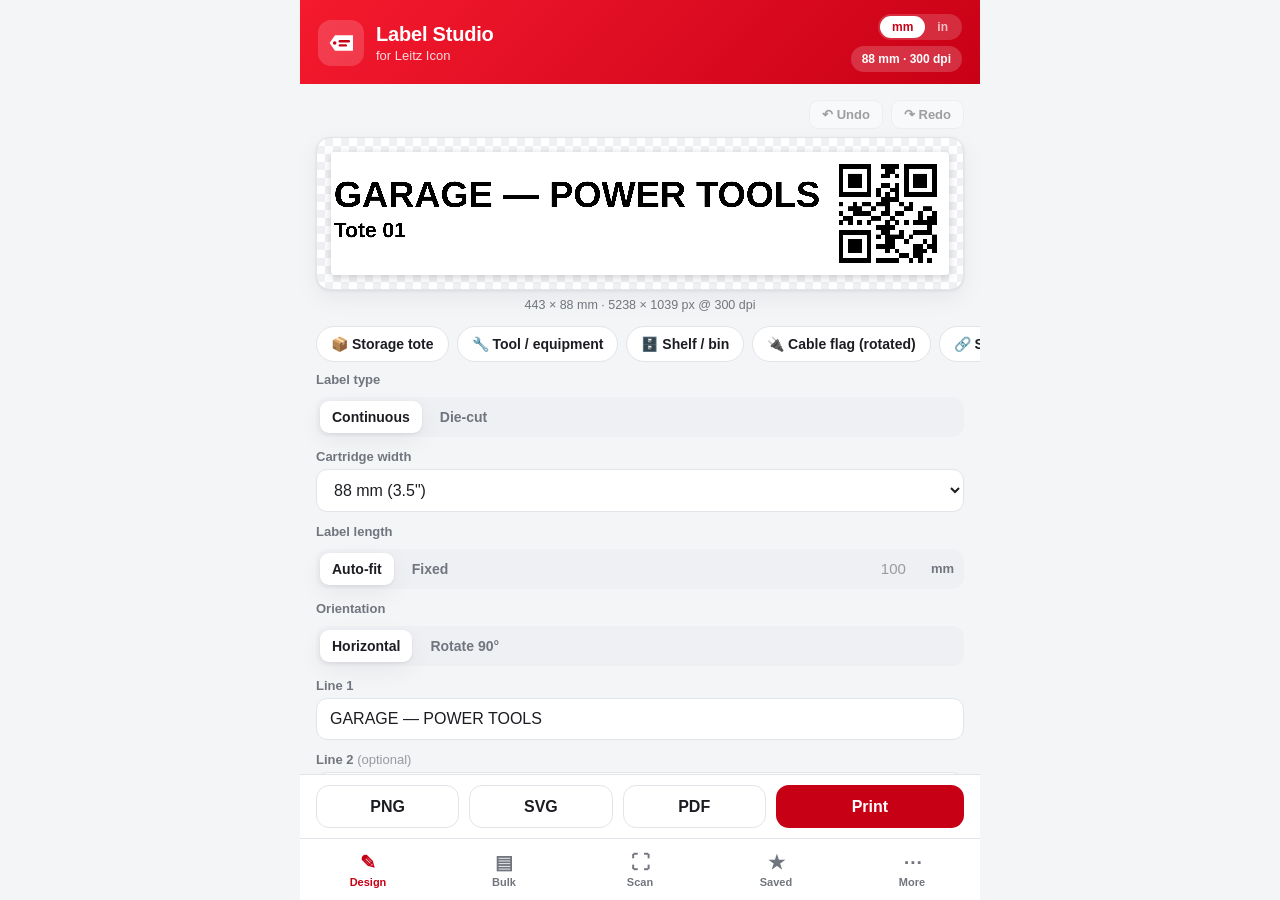
==== commit 07dfed2a: "Add inverse mode, multi-up sheet PDF, and per-item queue copies - Inverse (white-on-black) mode for " ====
--- a/app/index.html
+++ b/app/index.html
@@ -161,6 +161,8 @@
           <div class="tape-swatches" id="d_tape"></div>
         </div>
 
+        <label class="chip-check block"><input type="checkbox" id="d_invert" /> Inverse (white on black)</label>
+
         <label class="chip-check block"><input type="checkbox" id="d_qr" /> Add QR code</label>
         <div class="field sub" id="d_qrWrap" hidden>
           <label class="field">
@@ -375,6 +377,8 @@
           </label>
         </div>
 
+        <label class="chip-check block"><input type="checkbox" id="b_invert" /> Inverse (white on black)</label>
+
         <p class="hint" style="margin-top:-2px">Tokens <code>{date}</code> and
         <code>{n}</code> work per row (<code>{n}</code> = row number).</p>
 
@@ -517,6 +521,25 @@
           <button class="btn-ghost" id="restoreBtn">⤒ Restore from file</button>
         </div>
         <p class="hint" id="storageMeter">—</p>
+
+        <h2 style="margin-top:26px">Sheet layout (ordinary printer)</h2>
+        <p>Tile copies of the <b>current design</b> onto a paper sheet for a
+        normal inkjet/laser printer (e.g. on sticker paper) — no Leitz Icon
+        needed.</p>
+        <div class="field-row">
+          <label class="field inline"><span>Page</span>
+            <select id="sheet_size">
+              <option value="a4">A4</option>
+              <option value="letter">Letter</option>
+            </select></label>
+          <label class="field inline"><span>Copies</span>
+            <input id="sheet_count" type="number" min="1" max="1000" value="24" inputmode="numeric" /></label>
+          <label class="field inline"><span>Gap (mm)</span>
+            <input id="sheet_gap" type="number" min="0" max="30" value="3" inputmode="numeric" /></label>
+        </div>
+        <div class="more-actions">
+          <button class="btn-primary" id="sheetBtn">⤓ Export sheet PDF</button>
+        </div>
 
         <h2 style="margin-top:26px">Printer calibration</h2>
         <p>If the Icon prints slightly off, nudge every label and fine-tune the
--- a/app/styles.css
+++ b/app/styles.css
@@ -81,7 +81,10 @@
 .queue-row { display: flex; align-items: center; gap: 10px; }
 .queue-thumb { flex: 0 0 auto; width: 92px; background: #fff; border: 1px solid var(--line); border-radius: 7px; padding: 4px; overflow: hidden; }
 .queue-thumb canvas { max-width: 100%; max-height: 38px; height: auto; display: block; margin: 0 auto; }
-.queue-name { flex: 1; min-width: 0; font-size: 14px; font-weight: 600; overflow: hidden; text-overflow: ellipsis; white-space: nowrap; }
+.queue-name { flex: 1; min-width: 0; font-size: 14px; font-weight: 600; }
+.queue-name > div { overflow: hidden; text-overflow: ellipsis; white-space: nowrap; }
+.queue-copies { display: inline-flex; align-items: center; gap: 3px; font-size: 12px; color: var(--text-dim); font-weight: 600; margin-top: 3px; }
+.queue-copies input { width: 44px; border: 1px solid var(--line); background: var(--surface); color: var(--text); border-radius: 7px; padding: 3px 5px; font-size: 13px; text-align: center; }
 .queue-acts { display: flex; gap: 4px; flex: 0 0 auto; }
 .queue-acts .btn-ghost.sm { padding: 6px 9px; }
 
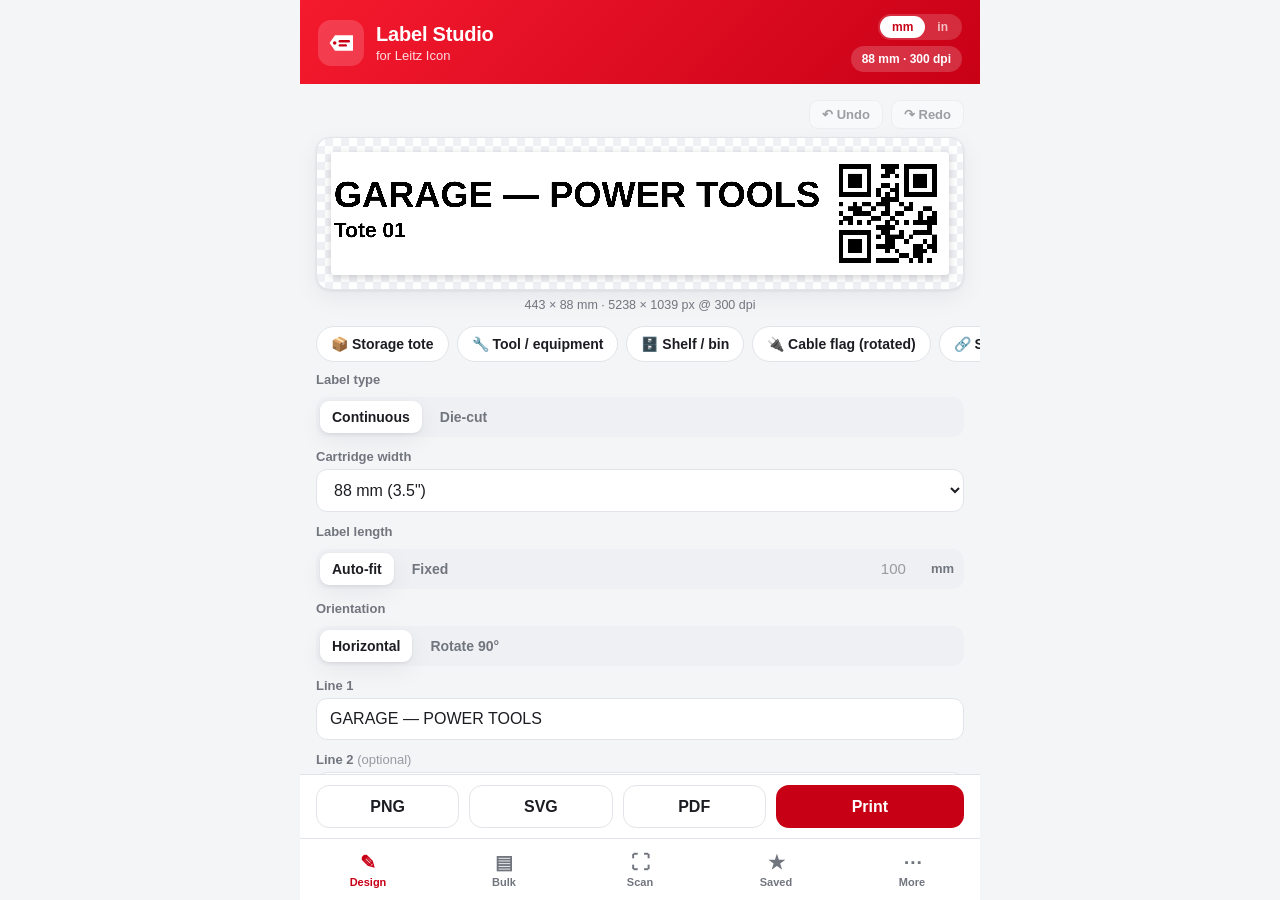
==== commit 0e169e8c: "Add share-a-design link/QR and folders for the saved library - Share: build a compact link (only non" ====
--- a/app/index.html
+++ b/app/index.html
@@ -264,6 +264,7 @@
         <div class="save-row">
           <button type="button" class="btn-ghost" id="saveDesignBtn">☆ Save current design</button>
           <button type="button" class="btn-ghost" id="queueAddCurrent">＋ Add to queue</button>
+          <button type="button" class="btn-ghost" id="shareBtn">↗ Share</button>
         </div>
 
         <details class="advanced">
@@ -504,6 +505,7 @@
         <p class="saved-sub">Reusable labels saved on this device. <b>Load</b> to
         edit, <b>＋ Queue</b> to add to the print run.</p>
         <input class="saved-search" id="savedSearch" type="search" placeholder="Search designs…" />
+        <div class="folder-rail" id="savedFolders" hidden></div>
         <div class="saved-list" id="savedList"></div>
       </div>
     </main>
@@ -616,6 +618,18 @@
     </nav>
   </div>
 
+  <dialog id="shareDialog" class="share-dialog">
+    <h2>Share design</h2>
+    <p>Open this link on another device to load the design. (Logos aren't
+    included — they stay on this device.)</p>
+    <canvas id="shareQr" width="220" height="220"></canvas>
+    <div class="share-link-row">
+      <input id="shareLink" type="text" readonly />
+      <button type="button" class="btn-primary" id="shareCopy">Copy</button>
+    </div>
+    <form method="dialog"><button class="btn-ghost">Close</button></form>
+  </dialog>
+
   <div class="update-banner" id="updateBanner" hidden>
     <span>A new version is ready.</span>
     <button id="updateReload">Reload</button>
--- a/app/styles.css
+++ b/app/styles.css
@@ -57,6 +57,29 @@
 
 .logo-actions { display: flex; gap: 8px; }
 
+/* Saved folders */
+.folder-rail { display: flex; gap: 8px; overflow-x: auto; padding-bottom: 6px; margin-bottom: 10px; scrollbar-width: none; }
+.folder-rail::-webkit-scrollbar { display: none; }
+.folder-chip {
+  flex: 0 0 auto; border: 1px solid var(--line); background: var(--surface); color: var(--text);
+  padding: 7px 13px; border-radius: 999px; font-size: 13px; font-weight: 600; cursor: pointer;
+}
+.folder-chip.is-active { background: var(--red); color: #fff; border-color: var(--red); }
+.saved-folder { display: inline-block; margin-left: 8px; font-size: 11px; font-weight: 700; color: var(--text-dim);
+  background: var(--surface-2); padding: 1px 8px; border-radius: 999px; vertical-align: middle; }
+
+/* Share dialog */
+.share-dialog { border: none; border-radius: 18px; padding: 20px; width: min(92vw, 360px);
+  background: var(--surface); color: var(--text); box-shadow: 0 20px 60px rgba(0,0,0,.35); text-align: center; }
+.share-dialog::backdrop { background: rgba(0,0,0,.45); }
+.share-dialog h2 { margin: 0 0 6px; font-size: 19px; }
+.share-dialog p { font-size: 13px; color: var(--text-dim); margin: 0 0 14px; line-height: 1.45; }
+.share-dialog canvas { width: 220px; height: 220px; max-width: 100%; border-radius: 10px; }
+.share-link-row { display: flex; gap: 8px; margin: 14px 0 10px; }
+.share-link-row input { flex: 1; min-width: 0; border: 1px solid var(--line); background: var(--surface-2);
+  color: var(--text); font-size: 13px; padding: 9px 11px; border-radius: 10px; }
+.share-dialog form { margin: 0; }
+
 /* Tape colour swatches */
 .tape-swatches { display: flex; gap: 9px; flex-wrap: wrap; margin-top: 6px; }
 .tape-sw {
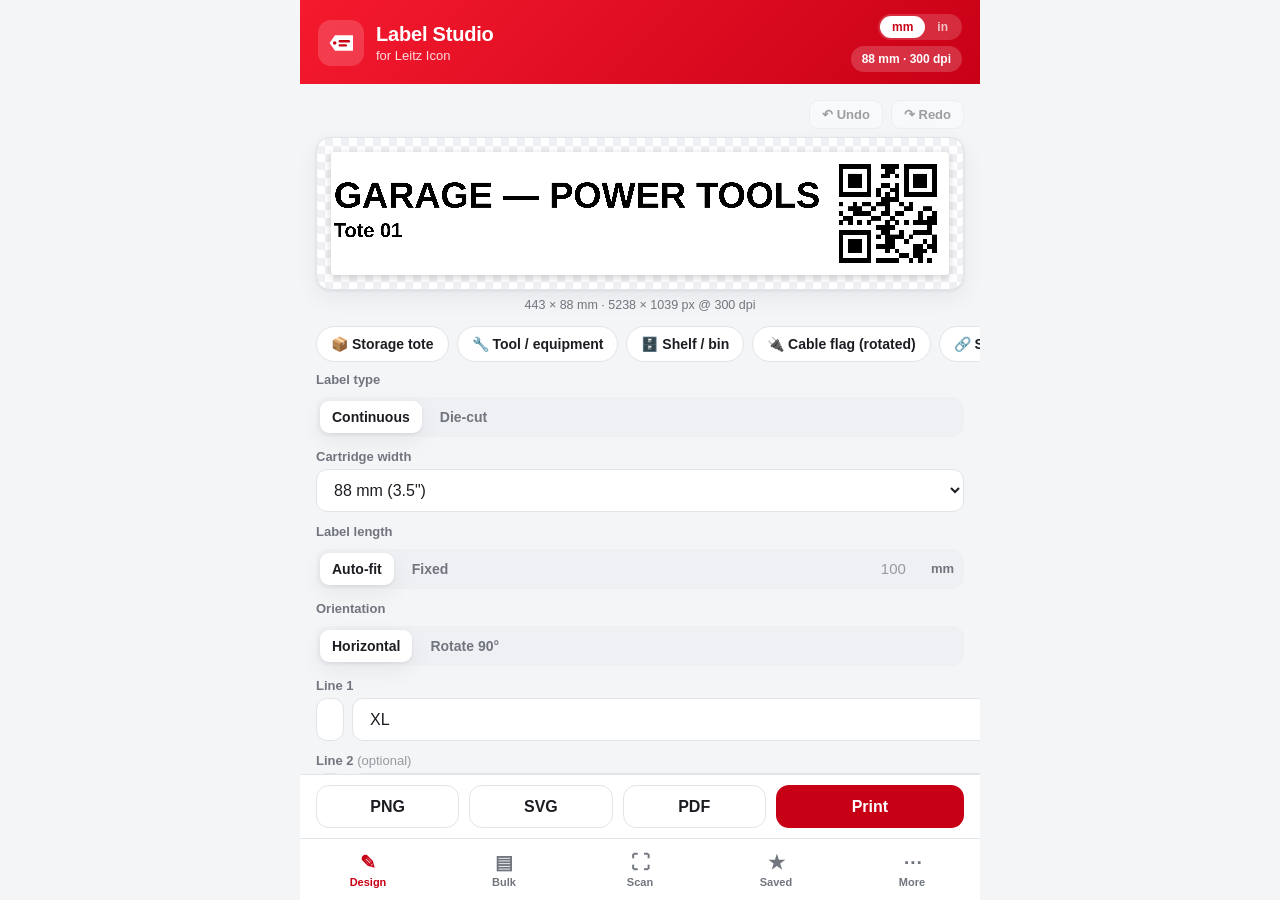
==== commit ac9f45a8: "Add scan/paste import of shared designs and per-line font sizes - Import shared designs: the Scan ta" ====
--- a/app/index.html
+++ b/app/index.html
@@ -97,15 +97,30 @@
 
         <label class="field">
           <span>Line 1</span>
-          <input id="d_line1" type="text" placeholder="GARAGE — SCREWS" maxlength="60" />
+          <div class="line-row">
+            <input id="d_line1" type="text" placeholder="GARAGE — SCREWS" maxlength="60" />
+            <select id="d_size1" class="size-sel" title="Line 1 size">
+              <option value="xs">XS</option><option value="s">S</option><option value="m">M</option><option value="l">L</option><option value="xl">XL</option>
+            </select>
+          </div>
         </label>
         <label class="field">
           <span>Line 2 <em>(optional)</em></span>
-          <input id="d_line2" type="text" placeholder="Bin A3 · M3–M6" maxlength="60" />
+          <div class="line-row">
+            <input id="d_line2" type="text" placeholder="Bin A3 · M3–M6" maxlength="60" />
+            <select id="d_size2" class="size-sel" title="Line 2 size">
+              <option value="xs">XS</option><option value="s">S</option><option value="m">M</option><option value="l">L</option><option value="xl">XL</option>
+            </select>
+          </div>
         </label>
         <label class="field">
           <span>Line 3 <em>(optional)</em></span>
-          <input id="d_line3" type="text" placeholder="{date} · updated" maxlength="60" />
+          <div class="line-row">
+            <input id="d_line3" type="text" placeholder="{date} · updated" maxlength="60" />
+            <select id="d_size3" class="size-sel" title="Line 3 size">
+              <option value="xs">XS</option><option value="s">S</option><option value="m">M</option><option value="l">L</option><option value="xl">XL</option>
+            </select>
+          </div>
         </label>
         <p class="hint">Tokens: <code>{date}</code>, <code>{time}</code>, and
         <code>{n}</code> (or <code>{n:3}</code> for 001) work in text and the QR.</p>
@@ -472,6 +487,11 @@
         </div>
         <div class="scan-result" id="scanResult" hidden></div>
 
+        <div class="paste-row">
+          <input id="pasteLink" type="text" placeholder="Paste a share link…" />
+          <button type="button" class="btn-ghost sm" id="pasteImport">Import</button>
+        </div>
+
         <div class="scan-log-wrap" id="scanLogWrap" hidden>
           <div class="scan-log-head">
             <strong>Captured (<span id="scanLogCount">0</span>)</strong>
--- a/app/styles.css
+++ b/app/styles.css
@@ -57,6 +57,17 @@
 
 .logo-actions { display: flex; gap: 8px; }
 
+/* Per-line size select */
+.line-row { display: flex; gap: 8px; }
+.line-row input { flex: 1; min-width: 0; }
+.size-sel { flex: 0 0 auto; width: 64px; font-size: 13px; padding: 11px 6px; }
+
+/* Paste-a-link import (scan tab) */
+.paste-row { display: flex; gap: 8px; margin-top: 14px; }
+.paste-row input { flex: 1; min-width: 0; border: 1px solid var(--line); background: var(--surface);
+  color: var(--text); font-size: 14px; padding: 10px 12px; border-radius: 10px; }
+.paste-row input:focus { outline: 2px solid var(--red); border-color: var(--red); }
+
 /* Saved folders */
 .folder-rail { display: flex; gap: 8px; overflow-x: auto; padding-bottom: 6px; margin-bottom: 10px; scrollbar-width: none; }
 .folder-rail::-webkit-scrollbar { display: none; }
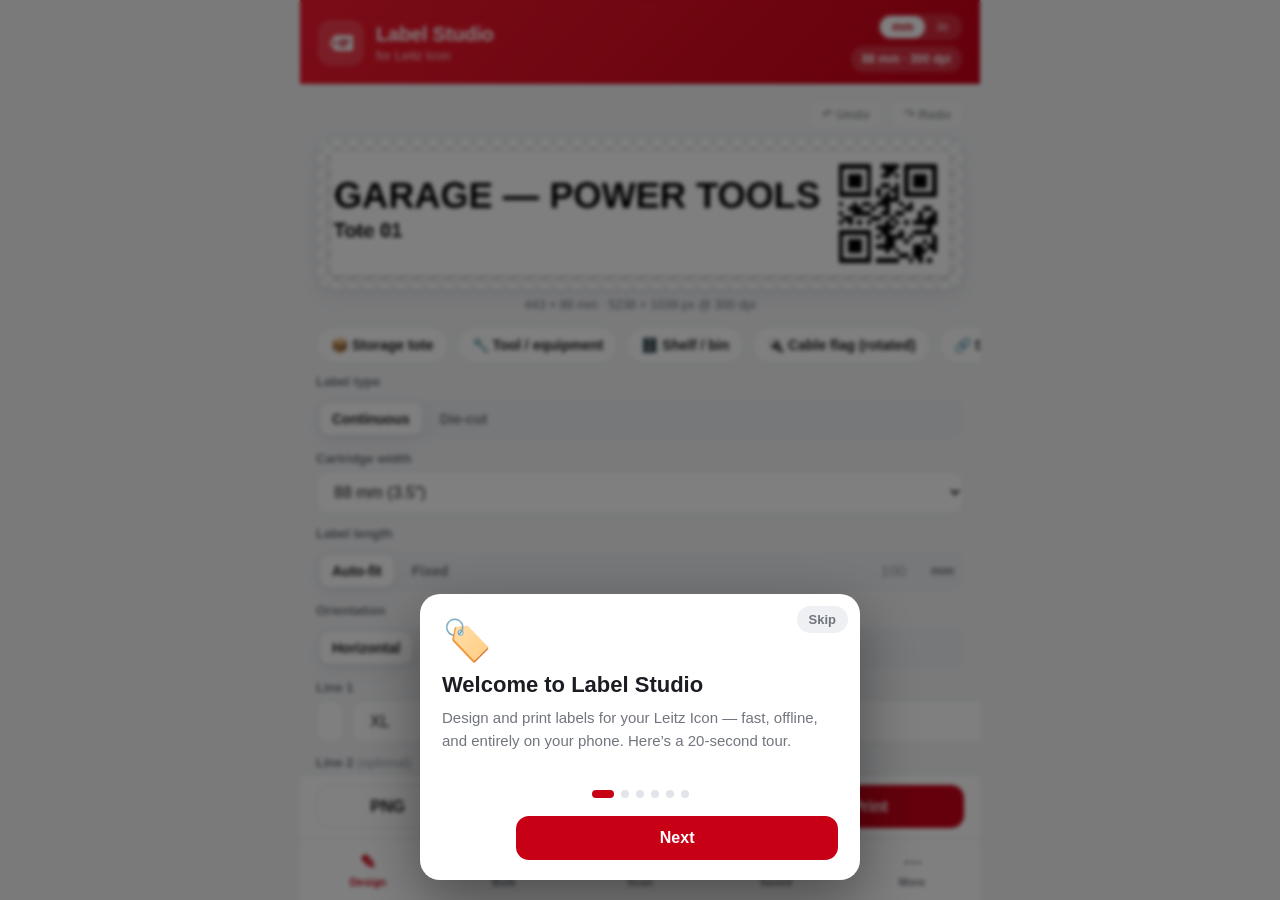
==== commit 0af8a892: "Add a first-run onboarding tour - A friendly 6-step intro (bottom-sheet carousel: welcome, Design, Q" ====
--- a/app/index.html
+++ b/app/index.html
@@ -167,7 +167,26 @@
               <option value="none">None</option>
               <option value="thin">Thin</option>
               <option value="thick">Thick</option>
-            </select>
+              <option value="dashed">Dashed</option>
+              <option value="rounded">Rounded</option>
+              <option value="hazard">Hazard stripes</option>
+            </select>
+          </label>
+        </div>
+
+        <div class="field-row">
+          <label class="field inline">
+            <span>Case</span>
+            <select id="d_case">
+              <option value="none">As typed</option>
+              <option value="upper">UPPERCASE</option>
+              <option value="lower">lowercase</option>
+              <option value="title">Title Case</option>
+            </select>
+          </label>
+          <label class="field inline">
+            <span>Letter spacing</span>
+            <input id="d_track" type="range" min="0" max="30" step="1" value="0" />
           </label>
         </div>
 
@@ -177,6 +196,7 @@
         </div>
 
         <label class="chip-check block"><input type="checkbox" id="d_invert" /> Inverse (white on black)</label>
+        <label class="chip-check block"><input type="checkbox" id="d_rtl" /> Right-to-left text (Arabic, Hebrew…)</label>
 
         <label class="chip-check block"><input type="checkbox" id="d_qr" /> Add QR code</label>
         <div class="field sub" id="d_qrWrap" hidden>
@@ -385,7 +405,23 @@
               <option value="none">None</option>
               <option value="thin">Thin</option>
               <option value="thick">Thick</option>
-            </select>
+              <option value="dashed">Dashed</option>
+              <option value="rounded">Rounded</option>
+              <option value="hazard">Hazard stripes</option>
+            </select>
+          </label>
+          <label class="field inline">
+            <span>Case</span>
+            <select id="b_case">
+              <option value="none">As typed</option>
+              <option value="upper">UPPERCASE</option>
+              <option value="lower">lowercase</option>
+              <option value="title">Title Case</option>
+            </select>
+          </label>
+          <label class="field inline">
+            <span>Spacing</span>
+            <input id="b_track" type="range" min="0" max="30" step="1" value="0" />
           </label>
           <label class="field inline">
             <span>Copies</span>
@@ -394,6 +430,7 @@
         </div>
 
         <label class="chip-check block"><input type="checkbox" id="b_invert" /> Inverse (white on black)</label>
+        <label class="chip-check block"><input type="checkbox" id="b_rtl" /> Right-to-left text</label>
 
         <p class="hint" style="margin-top:-2px">Tokens <code>{date}</code> and
         <code>{n}</code> work per row (<code>{n}</code> = row number).</p>
@@ -533,7 +570,13 @@
     <!-- ============ GUIDE ============ -->
     <main id="view-more" class="view">
       <div class="guide">
-        <h2>Backup &amp; restore</h2>
+        <h2>App accent colour</h2>
+        <p>Pick the app's accent theme. (Labels always print black — this only
+        recolours the app.)</p>
+        <div class="tape-swatches" id="accentSwatches"></div>
+        <div class="more-actions"><button class="btn-ghost" id="replayTour">↻ Replay the intro tour</button></div>
+
+        <h2 style="margin-top:26px">Backup &amp; restore</h2>
         <p>Everything (designs, logos, presets, saved labels, settings) lives on
         this device only. Export a backup file to keep it safe or move to another
         device.</p>
@@ -656,6 +699,20 @@
   </div>
   <div class="toast" id="toast" hidden></div>
 
+  <div class="tour" id="tour" hidden>
+    <div class="tour-card" role="dialog" aria-modal="true" aria-labelledby="tourTitle">
+      <button class="tour-skip" id="tourSkip" aria-label="Skip tour">Skip</button>
+      <div class="tour-emoji" id="tourEmoji" aria-hidden="true">🏷️</div>
+      <h2 id="tourTitle">Welcome</h2>
+      <p id="tourBody"></p>
+      <div class="tour-dots" id="tourDots"></div>
+      <div class="tour-nav">
+        <button class="btn-ghost" id="tourBack">Back</button>
+        <button class="btn-primary" id="tourNext">Next</button>
+      </div>
+    </div>
+  </div>
+
   <script src="vendor/qrcode-generator.js"></script>
   <script src="vendor/jsbarcode-code128.min.js"></script>
   <script src="vendor/jsqr.js"></script>
--- a/app/styles.css
+++ b/app/styles.css
@@ -57,6 +57,33 @@
 
 .logo-actions { display: flex; gap: 8px; }
 
+/* Onboarding tour */
+.tour {
+  position: fixed; inset: 0; z-index: 60; display: flex; align-items: flex-end; justify-content: center;
+  background: rgba(0,0,0,.5); backdrop-filter: blur(2px);
+  padding: 16px calc(16px + env(safe-area-inset-right)) calc(20px + env(safe-area-inset-bottom)) calc(16px + env(safe-area-inset-left));
+}
+.tour[hidden] { display: none; }
+.tour-card {
+  position: relative; width: 100%; max-width: 440px; background: var(--surface); color: var(--text);
+  border-radius: 20px; padding: 26px 22px 20px; box-shadow: 0 20px 60px rgba(0,0,0,.4);
+  animation: tourIn .22s ease;
+}
+@keyframes tourIn { from { opacity: 0; transform: translateY(16px); } }
+.tour-skip {
+  position: absolute; top: 12px; right: 12px; border: none; background: var(--surface-2);
+  color: var(--text-dim); font-size: 13px; font-weight: 600; padding: 6px 12px; border-radius: 999px; cursor: pointer;
+}
+.tour-emoji { font-size: 40px; line-height: 1; }
+.tour-card h2 { margin: 12px 0 8px; font-size: 22px; }
+.tour-card p { margin: 0; color: var(--text-dim); font-size: 15px; line-height: 1.55; min-height: 66px; }
+.tour-dots { display: flex; gap: 7px; justify-content: center; margin: 18px 0; }
+.tour-dots span { width: 8px; height: 8px; border-radius: 50%; background: var(--line); }
+.tour-dots span.on { background: var(--red); width: 22px; border-radius: 999px; }
+.tour-nav { display: flex; gap: 10px; }
+.tour-nav .btn-ghost { flex: 0 0 auto; }
+.tour-nav .btn-primary { flex: 1; }
+
 /* Per-line size select */
 .line-row { display: flex; gap: 8px; }
 .line-row input { flex: 1; min-width: 0; }
@@ -289,6 +316,12 @@
   padding: 9px 14px; border-radius: 999px; font-size: 14px; font-weight: 600; cursor: pointer;
 }
 .tpl-chip:active { transform: scale(.95); background: var(--surface-2); }
+.tpl-chip.user { display: inline-flex; align-items: center; gap: 6px; border-color: var(--red); }
+.tpl-chip.add { color: var(--text-dim); border-style: dashed; }
+.tpl-del {
+  border: none; background: var(--surface-2); color: var(--text-dim);
+  width: 18px; height: 18px; border-radius: 50%; font-size: 11px; line-height: 1; display: grid; place-items: center;
+}
 
 .hint { font-size: 12.5px; color: var(--text-dim); line-height: 1.45; margin: 8px 2px 0; }
 .hint code { font-size: 12px; }
